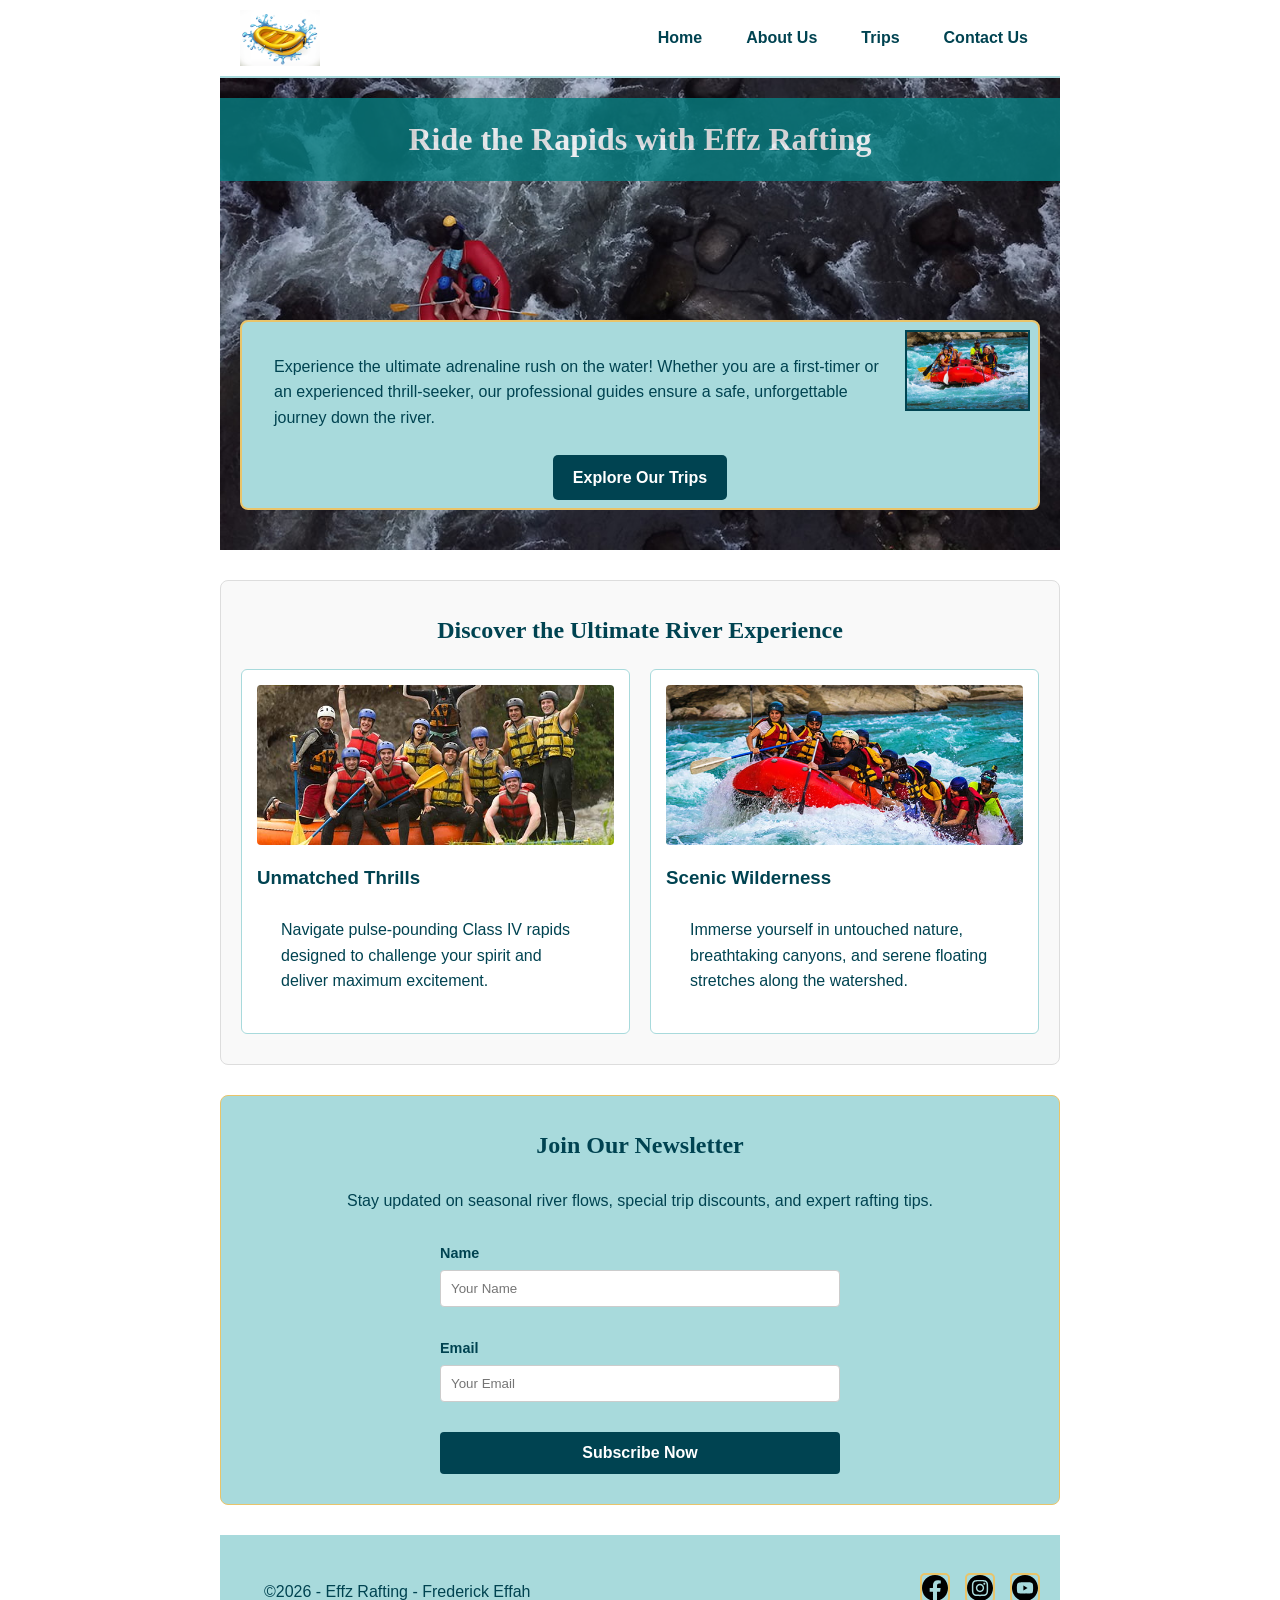
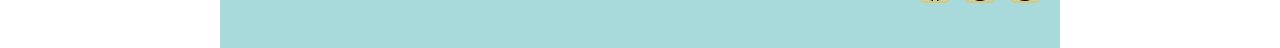
==== wwr/index.html @ fb5be3e2 "Complete Index and Trips Page" ====
<!DOCTYPE html>
<html lang="en-US">
<head>
    <meta charset="UTF-8">
    <meta name="viewport" content="width=device-width, initial-scale=1.0">
    <title>Home - Effz Rafting</title>
    <meta name="description" content="Welcome to Effz Rafting. Experience thrilling white-water adventures, explore our expert-led river trips, and sign up for our newsletter.">
    <meta name="author" content="Frederick Effah">
    <link rel="stylesheet" href="styles/rafting.css">
</head>

<body>
    <header>
        <img src="images/rafting_logo.png" alt="White Water Rafting Logo">
        <nav>
            <a href="index.html">Home</a>
            <a href="about.html">About Us</a>
            <a href="trips.html">Trips</a>
            <a href="contact.html">Contact Us</a>
        </nav>
    </header>

    <main>
        <!-- Hero Section with Absolute Positioned Heading -->
        <div class="hero">
            <img src="images/background_pic.jpg" alt="White Water Rafting Adventure Hero Image">
            <h1>Ride the Rapids with Effz Rafting</h1>
            <article>
                <img src="images/clients.jpg" alt="Happy rafting clients">
                <p>
                    Experience the ultimate adrenaline rush on the water! Whether you are a first-timer 
                    or an experienced thrill-seeker, our professional guides ensure a safe, unforgettable journey down the river.
                </p>
                <div class="cta-container">
                    <a href="trips.html" class="cta-button">Explore Our Trips</a>
                </div>
            </article>
        </div>

        <!-- CSS Grid Purpose & Offerings Section -->
        <section class="home-grid-section">
            <h2>Discover the Ultimate River Experience</h2>
            <div class="home-grid">
                <div class="grid-card">
                    <img src="images/adventure1.jpg" alt="Exciting Rapid Adventure">
                    <h3>Unmatched Thrills</h3>
                    <p>Navigate pulse-pounding Class IV rapids designed to challenge your spirit and deliver maximum excitement.</p>
                </div>
                <div class="grid-card">
                    <img src="images/adventure3.jpg" alt="Scenic River Tour">
                    <h3>Scenic Wilderness</h3>
                    <p>Immerse yourself in untouched nature, breathtaking canyons, and serene floating stretches along the watershed.</p>
                </div>
            </div>
        </section>

        <!-- Newsletter Sign-Up Section -->
        <section class="newsletter-section">
            <h2>Join Our Newsletter</h2>
            <p>Stay updated on seasonal river flows, special trip discounts, and expert rafting tips.</p>
            <form action="#" method="post" class="newsletter-form">
                <div class="form-item">
                    <label for="newsletter-name">Name</label>
                    <input type="text" id="newsletter-name" name="name" placeholder="Your Name" required>
                </div>
                <div class="form-item">
                    <label for="newsletter-email">Email</label>
                    <input type="email" id="newsletter-email" name="email" placeholder="Your Email" required>
                </div>
                <button type="submit" class="submit-btn">Subscribe Now</button>
            </form>
        </section>
    </main>

    <footer>
        <p>©2026 - Effz Rafting - Frederick Effah</p>
        <nav class="socialmedia">
            <a href="https://facebook.com">
                <img src="images/facebook-bw.svg" alt="Facebook Icon">
            </a>
            <a href="https://instagram.com">
                <img src="images/instagram-bw.svg" alt="instagram Icon">
            </a>
            <a href="https://youtube.com">
                <img src="images/youtube-bw.svg" alt="YouTube Icon">
            </a>
        </nav>
    </footer>
</body>
</html>
---- wwr/styles/rafting.css ----
/* 1. Define CSS variables */
:root {
  --primary-color: #004351;      /* Deep River Blue */
  --accent1-color: #087f82;      /* Teal/Water Accent */
  --accent2-color: #e9c46a;      /* Sand/Earth Accent */
  --secondary-color: #a8dadc;    /* Light Foam Green */
  --body-font: 'Arial', sans-serif;
  --heading-font: 'Georgia', serif;
}

/* 2. Reset CSS box-model */
* {
  margin: 0;
  padding: 0;
  box-sizing: border-box;
}

/* 3. Style body text */
body {
  font-family: var(--body-font);
  color: var(--primary-color);
  line-height: 1.6;
}

/* 4. Limit page width and center */
header, main, footer {
  width: 840px;
  margin: 0 auto;
}

/* Header layout using CSS Grid & Logo sizing */
header {
  display: grid;
  grid-template-columns: auto 1fr;
  align-items: center;
  padding: 10px 20px;
  background-color: #fff;
  border-bottom: 2px solid var(--secondary-color);
}

header img {
  width: 80px;
  height: auto;
}

/* Navigation layout using CSS Flex */
header nav {
  display: flex;
  justify-content: flex-end;
  gap: 20px;
}

header nav a {
  color: var(--primary-color);
  font-weight: bold;
  text-decoration: none;
  padding: 8px 12px;
}

header nav a:hover {
  color: var(--accent2-color);
  background-color: var(--primary-color);
  border-radius: 4px;
}

/* 5. Style headings */
h1, h2 {
  font-family: var(--heading-font);
  color: var(--primary-color);
  text-align: center;
  margin-bottom: 10px;
}

/* 6. Consistent spacing */
p, section, article {
  margin: 16px;
  padding: 8px;
}

/* 7. Footer layout with right-aligned social media */
footer {
  display: flex;
  justify-content: space-between;
  align-items: center;
  padding: 20px;
  background-color: var(--secondary-color);
  margin-top: 20px;
}

.socialmedia {
  display: flex;
  gap: 15px;
}

.socialmedia a {
  text-decoration: none;
}

.socialmedia a img {
  width: 30px;
  height: auto;
  border: 2px solid var(--accent2-color);
  border-radius: 5px;
}

/* 8 & 9. Position hero */
.hero {
  position: relative;
}

.hero img {
  display: block;
  width: 100%;
  height: auto;
}

/* 10. Position h1 over hero image */
.hero h1 {
  position: absolute;
  top: 20px;
  width: 100%;
  padding: 16px;
  text-align: center;
  opacity: 0.8;
  background-color: var(--accent1-color);
  color: #fff;
}

/* 11. Article positioning */
.hero article {
  position: absolute;
  bottom: 20px;
  background-color: var(--secondary-color);
  border: 2px solid var(--accent2-color);
  margin: 20px;
  border-radius: 8px;
}

/* 12. Article image */
.hero article img {
  float: right;
  width: 125px;
  margin-left: 15px;
  border: 2px solid var(--primary-color);
}

/* History Section Wireframe Layout */
.history-section {
  background-color: #f9f9f9;
  border: 1px solid #ddd;
  padding: 20px;
  margin: 20px 0;
  border-radius: 8px;
}

.history-content {
  display: grid;
  grid-template-columns: 1fr 1fr 1fr;
  gap: 15px;
  align-items: center;
}

.history-content img {
  width: 100%;
  height: auto;
  border-radius: 6px;
  border: 2px solid var(--primary-color);
}

/* Adventures Section Layout (Flexbox for 5 horizontal items) */
.adventures-section {
  margin: 30px 0;
  padding: 20px;
  background-color: #fff;
  border: 1px solid #ddd;
  border-radius: 8px;
}

.adventures-grid {
  display: flex;
  justify-content: space-between;
  gap: 10px;
}

.adventures-grid figure {
  flex: 1;
  text-align: center;
  background-color: #f4f4f4;
  padding: 8px;
  border-radius: 6px;
  border: 1px solid var(--secondary-color);
}

.adventures-grid img {
  width: 100%;
  height: 100px;
  object-fit: cover;
  border-radius: 4px;
}

.adventures-grid figcaption {
  font-size: 0.85rem;
  font-weight: bold;
  margin-top: 6px;
  color: var(--primary-color);
}

/* Company Info Section Styles */
.company-info-section {
  text-align: center;
  background-color: #f9f9f9;
  padding: 20px;
  border-radius: 8px;
  margin: 20px 0;
  border: 1px solid #ddd;
}

.company-info-section h1 {
  margin-bottom: 10px;
}

/* Contact Grid Layout (Map + Form side-by-side) */
.contact-grid-section {
  display: grid;
  grid-template-columns: 1fr 1fr;
  gap: 20px;
  margin: 20px 0;
}

.map-container iframe {
  width: 100%;
  height: 100%;
  min-height: 400px;
  border: 0; /* Inline border removed and controlled via CSS */
  border-radius: 8px;
}

/* Contact Form Styling */
.form-container {
  background-color: #f4f4f4;
  padding: 20px;
  border-radius: 8px;
  border: 1px solid var(--secondary-color);
}

.form-container h2 {
  font-size: 1.2rem;
  margin-bottom: 15px;
  color: var(--primary-color);
}

.form-item {
  margin-bottom: 15px;
  display: flex;
  flex-direction: column;
}

.form-item label {
  font-weight: bold;
  margin-bottom: 5px;
  font-size: 0.9rem;
  color: var(--primary-color);
}

.form-item input[type="text"],
.form-item input[type="email"],
.form-item textarea {
  padding: 10px;
  border: 1px solid #ccc;
  border-radius: 4px;
  font-family: var(--body-font);
}

.form-item textarea {
  resize: vertical;
}

/* Radio button fieldset styling */
.form-container fieldset {
  border: 1px solid #ccc;
  padding: 10px;
  border-radius: 4px;
  background-color: #fff;
}

.form-container fieldset legend {
  font-weight: bold;
  color: var(--primary-color);
  padding: 0 5px;
}

.form-container fieldset label {
  font-weight: normal;
  display: flex;
  align-items: center;
  gap: 8px;
  margin-top: 5px;
}

/* Checkbox alignment */
.checkbox-item label {
  flex-direction: row;
  align-items: center;
  gap: 8px;
  font-weight: normal;
}

/* Distinctly Styled Submission Button */
.submit-btn {
  background-color: var(--primary-color);
  color: #fff;
  padding: 12px 20px;
  border: none;
  border-radius: 4px;
  font-size: 1rem;
  font-weight: bold;
  cursor: pointer;
  width: 100%;
  transition: background-color 0.3s ease;
}

.submit-btn:hover {
  background-color: var(--accent1-color);
}

/* Employee Profiles Section */
.employees-section {
  background-color: #f9f9f9;
  padding: 20px;
  border-radius: 8px;
  margin: 30px 0;
  border: 1px solid #ddd;
  text-align: center;
}

.employee-grid {
  display: flex;
  justify-content: space-between;
  gap: 20px;
  margin-top: 15px;
}

.employee-grid figure {
  flex: 1;
  background-color: #fff;
  padding: 15px;
  border-radius: 6px;
  border: 1px solid var(--secondary-color);
  text-align: center;
  display: flex;
  flex-direction: column;
  align-items: center;
  justify-content: space-between;
}

.employee-grid img {
  width: 120px;
  height: 120px;
  object-fit: cover;
  border-radius: 50%;
  margin-bottom: 10px;
  border: 3px solid var(--primary-color);
}

.employee-grid figcaption {
  font-size: 0.9rem;
  font-weight: bold;
  color: var(--primary-color);
}

/* Call to Action Button */
.cta-container {
  margin-top: 15px;
  text-align: center;
}

.cta-button {
  display: inline-block;
  background-color: var(--primary-color);
  color: #fff;
  padding: 10px 20px;
  text-decoration: none;
  font-weight: bold;
  border-radius: 5px;
  transition: background-color 0.3s ease;
}

.cta-button:hover {
  background-color: var(--accent1-color);
}

/* Home Grid Section Layout */
.home-grid-section {
  background-color: #f9f9f9;
  padding: 30px 20px;
  border-radius: 8px;
  margin: 30px 0;
  border: 1px solid #ddd;
  text-align: center;
}

.home-grid {
  display: grid;
  grid-template-columns: 1fr 1fr;
  gap: 20px;
  margin-top: 20px;
}

.grid-card {
  background-color: #fff;
  padding: 15px;
  border-radius: 6px;
  border: 1px solid var(--secondary-color);
  text-align: left;
}

.grid-card img {
  width: 100%;
  height: 160px;
  object-fit: cover;
  border-radius: 4px;
  margin-bottom: 10px;
}

.grid-card h3 {
  color: var(--primary-color);
  margin-bottom: 8px;
}

/* Newsletter Section Styling */
.newsletter-section {
  background-color: var(--secondary-color);
  padding: 30px;
  border-radius: 8px;
  margin: 30px 0;
  text-align: center;
  border: 1px solid var(--accent2-color);
}

.newsletter-section h2 {
  color: var(--primary-color);
  margin-bottom: 10px;
}

.newsletter-form {
  max-width: 400px;
  margin: 20px auto 0 auto;
  display: flex;
  flex-direction: column;
  gap: 15px;
  text-align: left;
}

/* Trips Hero / Intro Section */
.trips-hero-section {
  text-align: center;
  background-color: #f9f9f9;
  padding: 30px 20px;
  border-radius: 8px;
  margin: 20px 0;
  border: 1px solid #ddd;
}

.trips-hero-section h1 {
  margin-bottom: 10px;
}

.trips-hero-section p {
  max-width: 600px;
  margin: 0 auto 15px auto;
}

/* Detailed Trip Cards Grid */
.trip-details-section {
  margin: 30px 0;
  text-align: center;
}

.trip-cards-grid {
  display: grid;
  grid-template-columns: repeat(3, 1fr);
  gap: 20px;
  margin-top: 20px;
  text-align: left;
}

.trip-card {
  background-color: #fff;
  border: 1px solid var(--secondary-color);
  border-radius: 8px;
  overflow: hidden;
  display: flex;
  flex-direction: column;
}

.trip-card img {
  width: 100%;
  height: 180px;
  object-fit: cover;
}

.trip-card-content {
  padding: 15px;
  display: flex;
  flex-direction: column;
  gap: 8px;
  flex-grow: 1;
}

.trip-card-content h3 {
  color: var(--primary-color);
}

/* Summary Table Styling */
.trip-table-section {
  background-color: #f4f4f4;
  padding: 30px 20px;
  border-radius: 8px;
  margin: 30px 0;
  border: 1px solid #ddd;
}

.trip-table-section h2 {
  text-align: center;
  margin-bottom: 20px;
}

.table-container {
  overflow-x: auto;
}

.trip-table {
  width: 100%;
  border-collapse: collapse;
  background-color: #fff;
  border-radius: 6px;
  overflow: hidden;
}

.trip-table th, .trip-table td {
  padding: 12px 15px;
  text-align: left;
  border-bottom: 1px solid #ddd;
}

.trip-table th {
  background-color: var(--primary-color);
  color: #fff;
  font-family: var(--heading-font);
}

.trip-table tr:hover {
  background-color: #f1f1f1;
}
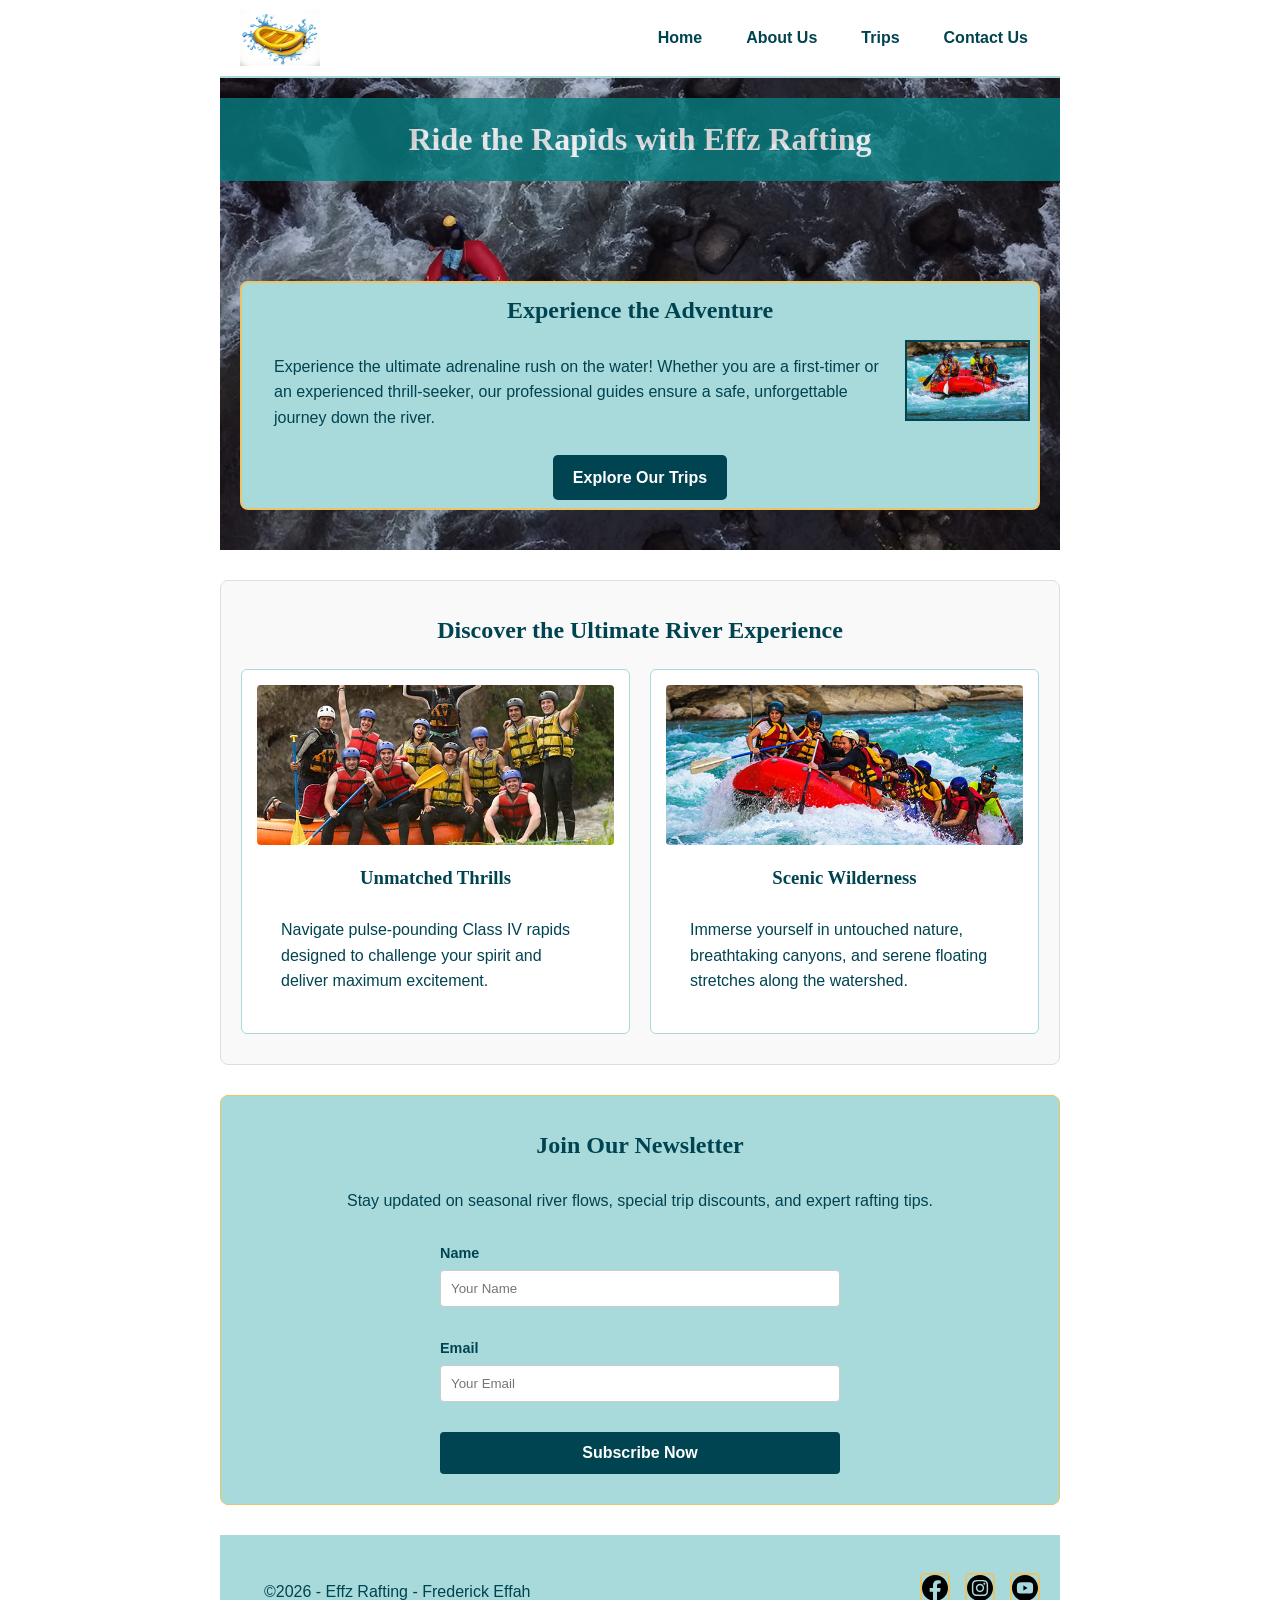
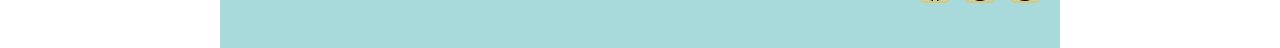
==== commit 3ae343d2: "Final Update 5" ====
--- a/wwr/index.html
+++ b/wwr/index.html
@@ -26,6 +26,7 @@
             <img src="images/background_pic.jpg" alt="White Water Rafting Adventure Hero Image">
             <h1>Ride the Rapids with Effz Rafting</h1>
             <article>
+                <h2>Experience the Adventure</h2>
                 <img src="images/clients.jpg" alt="Happy rafting clients">
                 <p>
                     Experience the ultimate adrenaline rush on the water! Whether you are a first-timer 
--- a/wwr/styles/rafting.css
+++ b/wwr/styles/rafting.css
@@ -64,7 +64,7 @@
 }
 
 /* 5. Style headings */
-h1, h2 {
+h1, h2, h3 {
   font-family: var(--heading-font);
   color: var(--primary-color);
   text-align: center;
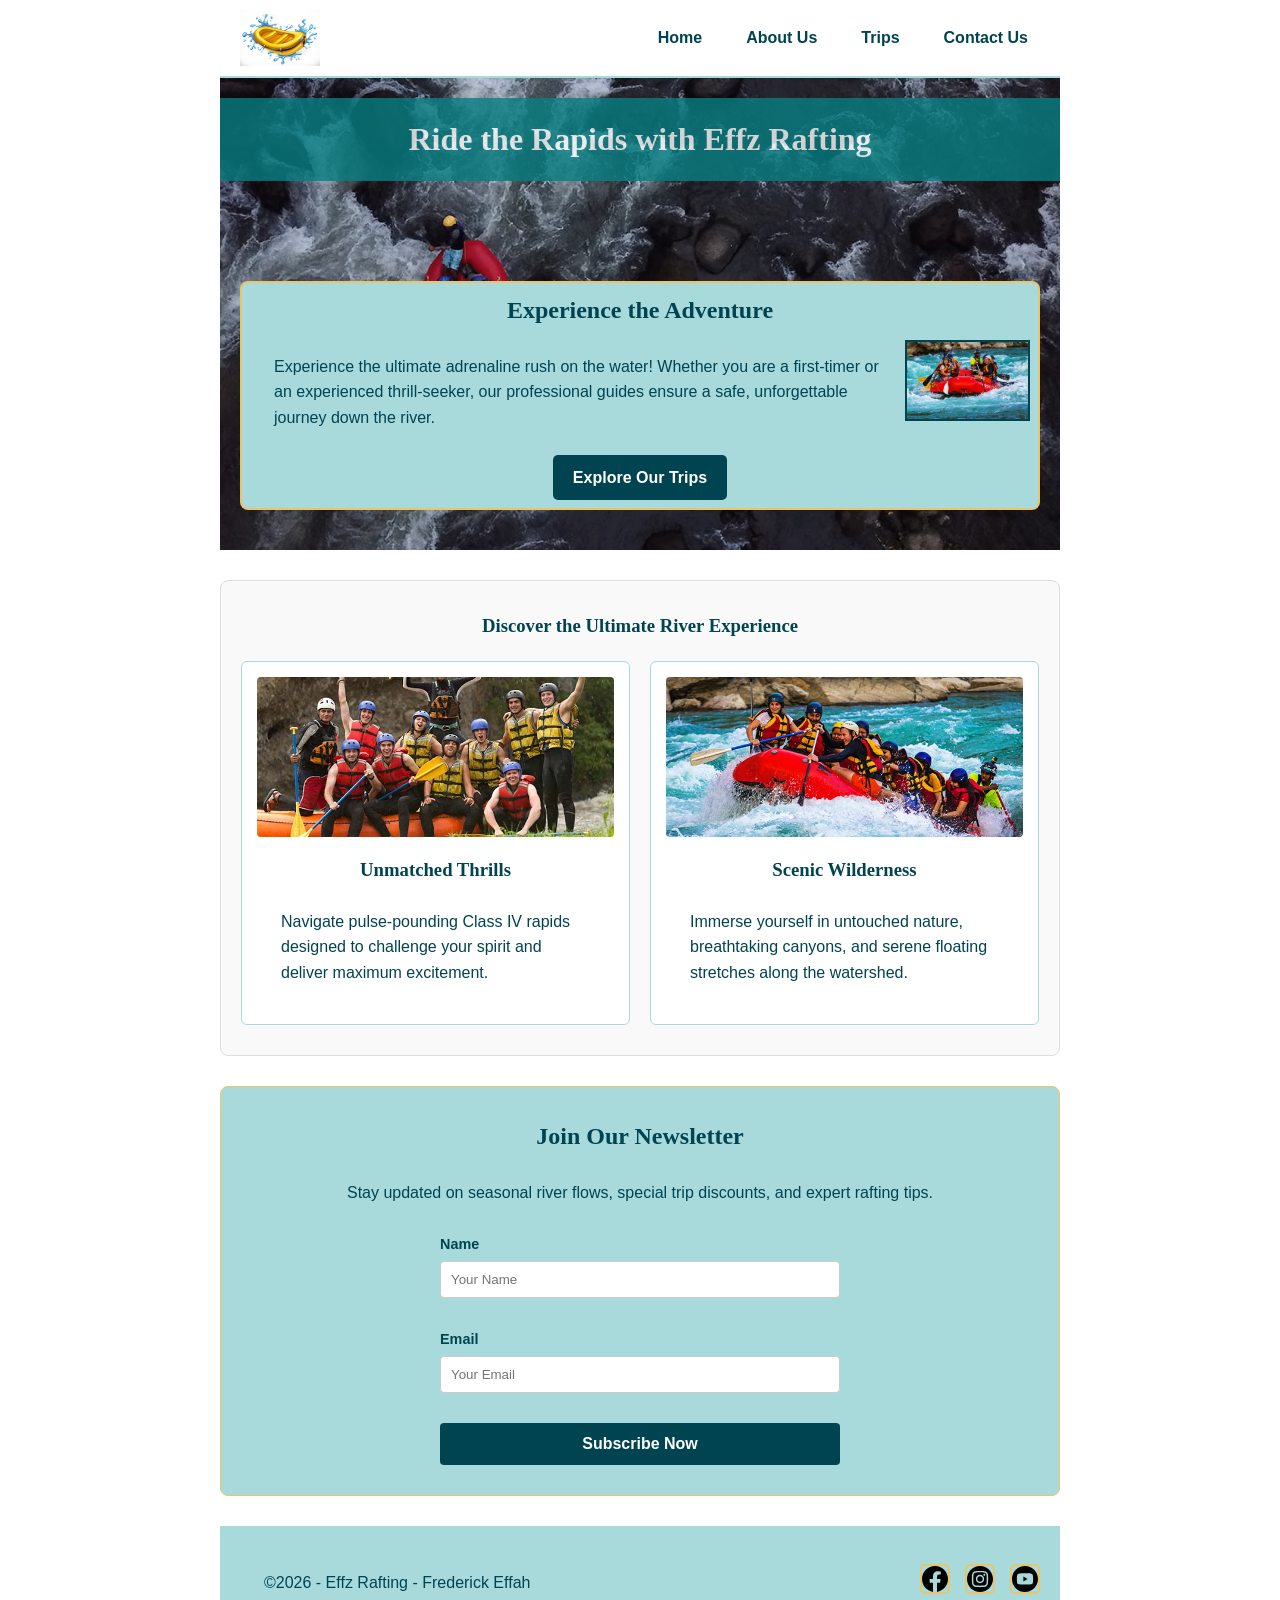
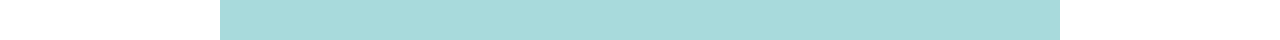
==== commit cccbe2e2: "Final Update 6" ====
--- a/wwr/index.html
+++ b/wwr/index.html
@@ -40,7 +40,7 @@
 
         <!-- CSS Grid Purpose & Offerings Section -->
         <section class="home-grid-section">
-            <h2>Discover the Ultimate River Experience</h2>
+            <h3>Discover the Ultimate River Experience</h3>
             <div class="home-grid">
                 <div class="grid-card">
                     <img src="images/adventure1.jpg" alt="Exciting Rapid Adventure">
